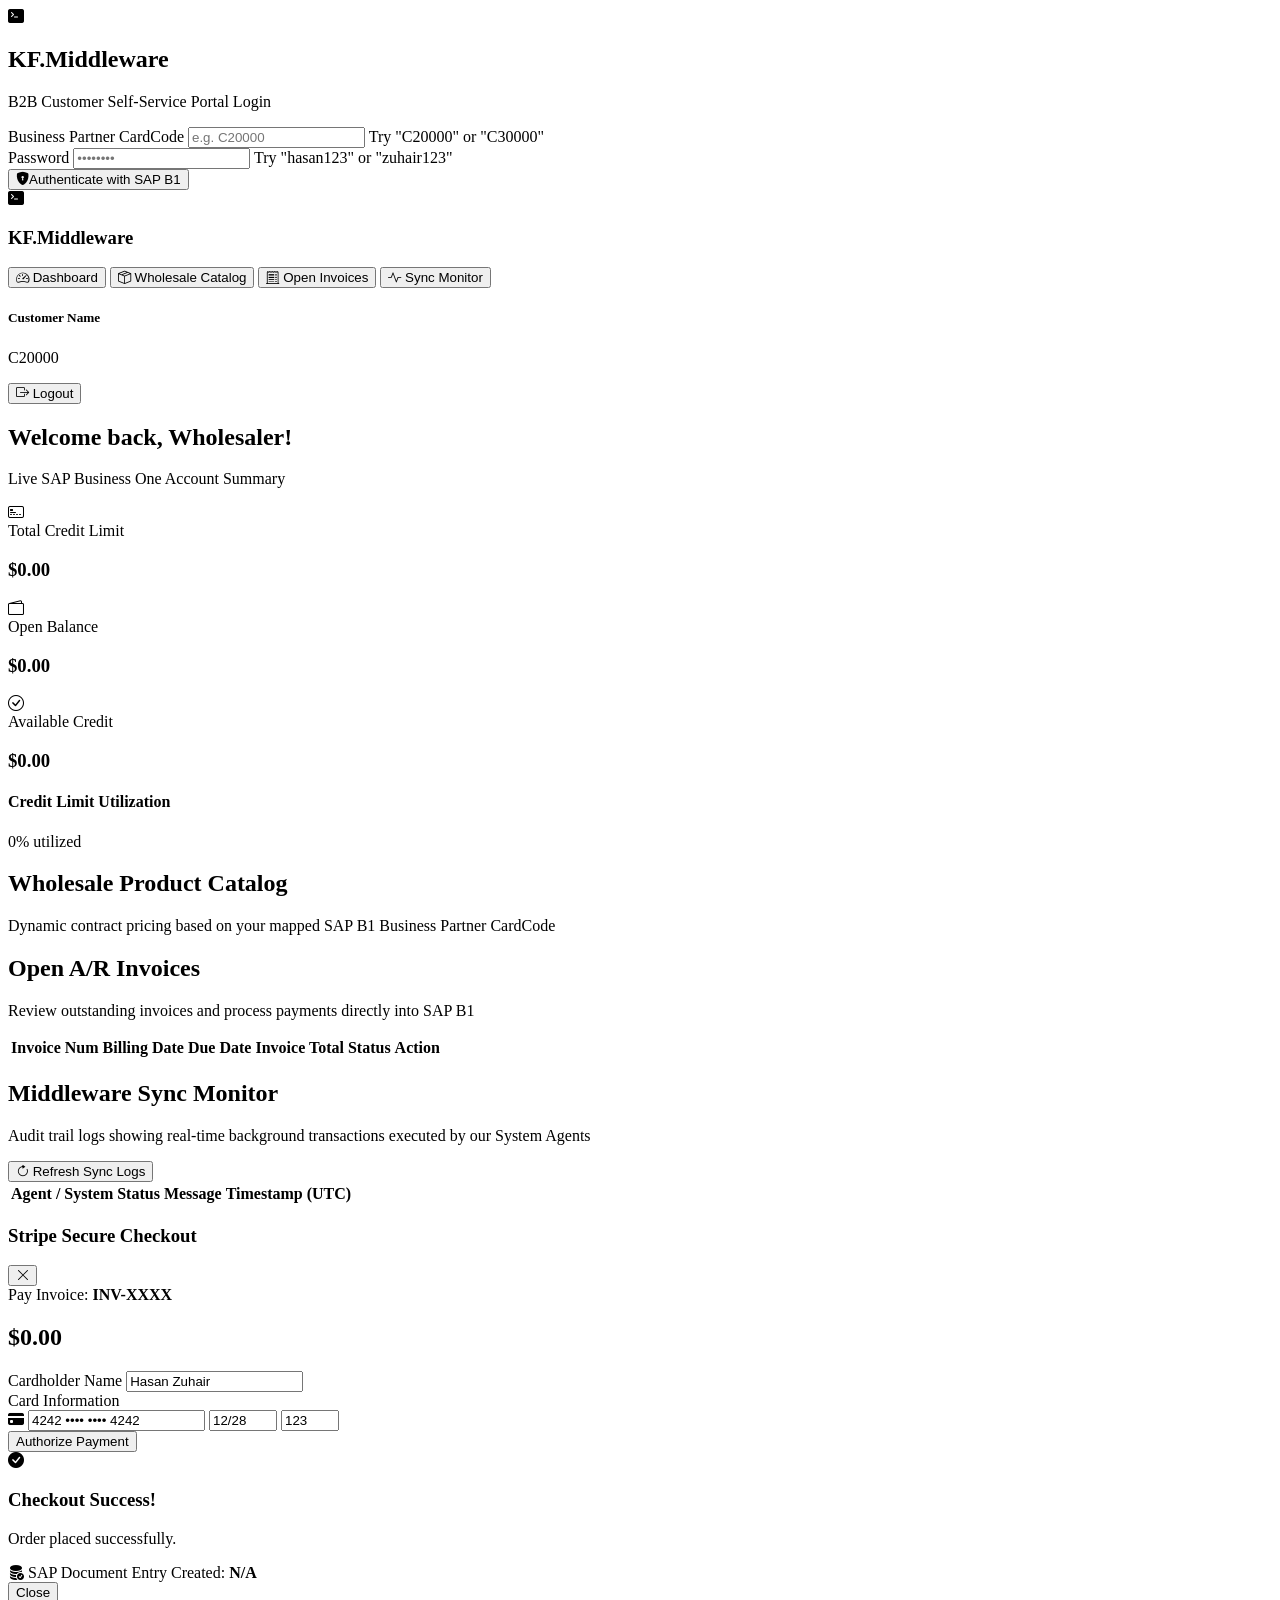
==== b2b-customer-portal/wwwroot/index.html @ 6ebcace1 "B2B Customer Portal - Step 2: Create frontend HTML interface with tab structures and payment modals" ====
<!DOCTYPE html>
<html lang="en" data-theme="dark">
<head>
    <meta charset="UTF-8">
    <meta name="viewport" content="width=device-width, initial-scale=1.0">
    <title>KF.Middleware | B2B Customer Self-Service Portal</title>
    <!-- Google Fonts -->
    <link rel="preconnect" href="https://fonts.googleapis.com">
    <link rel="preconnect" href="https://fonts.gstatic.com" crossorigin>
    <link href="https://fonts.googleapis.com/css2?family=Inter:wght@300;400;500;600;700&family=Outfit:wght@400;500;600;700;800&display=swap" rel="stylesheet">
    <!-- Bootstrap Icons (Using local CDN fallback or direct web link for simplicity) -->
    <link rel="stylesheet" href="https://cdn.jsdelivr.net/npm/bootstrap-icons@1.11.3/font/bootstrap-icons.min.css">
    <!-- Custom Style Sheet -->
    <link rel="stylesheet" href="style.css">
</head>
<body>

    <!-- 1. LOGIN CONTAINER -->
    <div id="loginContainer" class="auth-container">
        <div class="auth-card-glass">
            <div class="auth-header">
                <div class="logo-icon"><i class="bi bi-terminal-fill"></i></div>
                <h2>KF<span class="highlight">.Middleware</span></h2>
                <p>B2B Customer Self-Service Portal Login</p>
            </div>
            
            <form id="loginForm">
                <div class="form-group">
                    <label for="cardCode">Business Partner CardCode</label>
                    <input type="text" id="cardCode" required placeholder="e.g. C20000" autocomplete="username">
                    <span class="field-hint">Try "C20000" or "C30000"</span>
                </div>
                <div class="form-group">
                    <label for="password">Password</label>
                    <input type="password" id="password" required placeholder="••••••••" autocomplete="current-password">
                    <span class="field-hint">Try "hasan123" or "zuhair123"</span>
                </div>
                <button type="submit" class="btn btn-primary w-100">
                    <i class="bi bi-shield-lock-fill me-2"></i>Authenticate with SAP B1
                </button>
            </form>
            <div id="loginError" class="error-msg hide"></div>
        </div>
    </div>

    <!-- 2. MAIN PORTAL CONTAINER (HIDDEN UNTIL LOGIN) -->
    <div id="portalContainer" class="portal-layout hide">
        <!-- Sidebar Navigation -->
        <aside class="portal-sidebar">
            <div class="sidebar-header">
                <span class="logo-icon"><i class="bi bi-terminal-fill"></i></span>
                <h3>KF<span class="highlight">.Middleware</span></h3>
            </div>
            
            <nav class="sidebar-nav">
                <button class="nav-item active" onclick="switchTab('dashboard')">
                    <i class="bi bi-speedometer2"></i> Dashboard
                </button>
                <button class="nav-item" onclick="switchTab('catalog')">
                    <i class="bi bi-box-seam"></i> Wholesale Catalog
                </button>
                <button class="nav-item" onclick="switchTab('invoices')">
                    <i class="bi bi-receipt-cutoff"></i> Open Invoices
                </button>
                <button class="nav-item" onclick="switchTab('monitor')">
                    <i class="bi bi-activity"></i> Sync Monitor
                </button>
            </nav>

            <div class="sidebar-footer">
                <div class="user-info">
                    <h5 id="sidebarUserName">Customer Name</h5>
                    <p id="sidebarUserCode">C20000</p>
                </div>
                <button class="btn-logout" onclick="logout()">
                    <i class="bi bi-box-arrow-right"></i> Logout
                </button>
            </div>
        </aside>

        <!-- Main Content Area -->
        <main class="portal-main">
            
            <!-- A. DASHBOARD VIEW -->
            <section id="tab-dashboard" class="tab-view active">
                <div class="dashboard-header">
                    <h2>Welcome back, <span id="welcomeUserName" class="gradient-text">Wholesaler</span>!</h2>
                    <p>Live SAP Business One Account Summary</p>
                </div>

                <div class="stats-grid">
                    <div class="stat-card">
                        <div class="card-icon blue"><i class="bi bi-credit-card-2-front"></i></div>
                        <div class="card-info">
                            <span>Total Credit Limit</span>
                            <h3 id="statCreditLimit">$0.00</h3>
                        </div>
                    </div>
                    <div class="stat-card">
                        <div class="card-icon red"><i class="bi bi-wallet2"></i></div>
                        <div class="card-info">
                            <span>Open Balance</span>
                            <h3 id="statBalance">$0.00</h3>
                        </div>
                    </div>
                    <div class="stat-card">
                        <div class="card-icon green"><i class="bi bi-check-circle"></i></div>
                        <div class="card-info">
                            <span>Available Credit</span>
                            <h3 id="statAvailable">$0.00</h3>
                        </div>
                    </div>
                </div>

                <!-- Credit Utilization Bar -->
                <div class="utilization-section">
                    <h4>Credit Limit Utilization</h4>
                    <div class="progress-bar-container">
                        <div id="creditProgressBar" class="progress-bar" style="width: 0%"></div>
                    </div>
                    <p id="creditProgressLabel" class="field-hint">0% utilized</p>
                </div>
            </section>

            <!-- B. CATALOG VIEW -->
            <section id="tab-catalog" class="tab-view">
                <div class="view-header">
                    <h2>Wholesale Product Catalog</h2>
                    <p>Dynamic contract pricing based on your mapped SAP B1 Business Partner CardCode</p>
                </div>

                <div class="catalog-grid" id="catalogList">
                    <!-- Products will load dynamically -->
                </div>
            </section>

            <!-- C. INVOICES VIEW -->
            <section id="tab-invoices" class="tab-view">
                <div class="view-header">
                    <h2>Open A/R Invoices</h2>
                    <p>Review outstanding invoices and process payments directly into SAP B1</p>
                </div>

                <div class="invoice-table-container">
                    <table class="portal-table">
                        <thead>
                            <tr>
                                <th>Invoice Num</th>
                                <th>Billing Date</th>
                                <th>Due Date</th>
                                <th>Invoice Total</th>
                                <th>Status</th>
                                <th>Action</th>
                            </tr>
                        </thead>
                        <tbody id="invoiceList">
                            <!-- Invoices will load dynamically -->
                        </tbody>
                    </table>
                </div>
            </section>

            <!-- D. MONITOR VIEW -->
            <section id="tab-monitor" class="tab-view">
                <div class="view-header">
                    <h2>Middleware Sync Monitor</h2>
                    <p>Audit trail logs showing real-time background transactions executed by our System Agents</p>
                </div>

                <div class="monitor-controls">
                    <button class="btn btn-secondary btn-sm" onclick="fetchSyncLogs()">
                        <i class="bi bi-arrow-clockwise"></i> Refresh Sync Logs
                    </button>
                </div>

                <div class="log-table-container">
                    <table class="portal-table">
                        <thead>
                            <tr>
                                <th>Agent / System</th>
                                <th>Status</th>
                                <th>Message</th>
                                <th>Timestamp (UTC)</th>
                            </tr>
                        </thead>
                        <tbody id="logList">
                            <!-- Logs will load dynamically -->
                        </tbody>
                    </table>
                </div>
            </section>

        </main>
    </div>

    <!-- 3. STRIPE SIMULATION MODAL -->
    <div id="paymentModal" class="payment-modal-overlay hide">
        <div class="payment-modal-card">
            <div class="payment-modal-header">
                <h3>Stripe Secure Checkout</h3>
                <button class="btn-close" onclick="closePaymentModal()"><i class="bi bi-x-lg"></i></button>
            </div>
            
            <div class="payment-modal-body">
                <div class="amount-strip">
                    <span>Pay Invoice: <strong id="payInvoiceNum">INV-XXXX</strong></span>
                    <h2 id="payInvoiceTotal">$0.00</h2>
                </div>
                
                <form id="paymentForm">
                    <div class="form-group">
                        <label>Cardholder Name</label>
                        <input type="text" value="Hasan Zuhair" required placeholder="John Doe">
                    </div>
                    <div class="form-group">
                        <label>Card Information</label>
                        <div class="mock-card-input">
                            <i class="bi bi-credit-card-fill"></i>
                            <input type="text" maxlength="19" value="4242 •••• •••• 4242" required placeholder="Card Number">
                            <input type="text" maxlength="5" value="12/28" required placeholder="MM/YY" style="width: 60px;">
                            <input type="text" maxlength="3" value="123" required placeholder="CVC" style="width: 50px;">
                        </div>
                    </div>
                    <button type="submit" class="btn btn-success w-100">
                        <i class="bi bi-shield-check-fill me-2"></i>Authorize Payment
                    </button>
                </form>
            </div>
        </div>
    </div>

    <!-- 4. CHECKOUT SUCCESS MODAL -->
    <div id="successModal" class="success-modal-overlay hide">
        <div class="success-card">
            <div class="success-icon"><i class="bi bi-check-circle-fill"></i></div>
            <h3 id="successModalTitle">Checkout Success!</h3>
            <p id="successModalMsg">Order placed successfully.</p>
            <div class="sap-sync-tag">
                <i class="bi bi-database-fill-check"></i> SAP Document Entry Created: <strong id="successSapDoc">N/A</strong>
            </div>
            <button class="btn btn-primary" onclick="closeSuccessModal()">Close</button>
        </div>
    </div>

    <!-- Scripts -->
    <script src="app.js"></script>
</body>
</html>
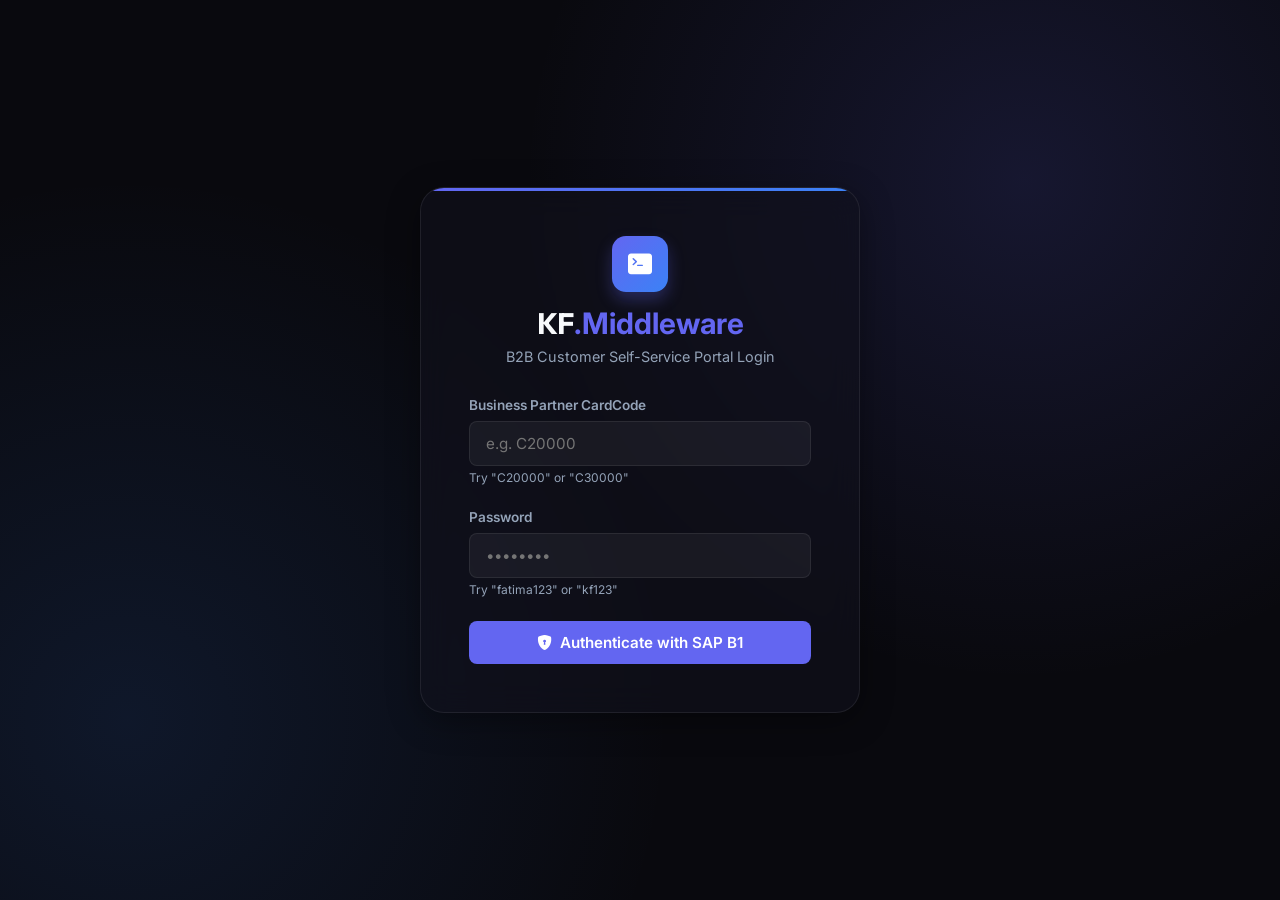
==== commit d25ffd5b: "Update B2B Portal pre-seeded data names and credentials to Fatima Logistics and KF Solutions" ====
--- a/b2b-customer-portal/wwwroot/index.html
+++ b/b2b-customer-portal/wwwroot/index.html
@@ -33,7 +33,7 @@
                 <div class="form-group">
                     <label for="password">Password</label>
                     <input type="password" id="password" required placeholder="••••••••" autocomplete="current-password">
-                    <span class="field-hint">Try "hasan123" or "zuhair123"</span>
+                    <span class="field-hint">Try "fatima123" or "kf123"</span>
                 </div>
                 <button type="submit" class="btn btn-primary w-100">
                     <i class="bi bi-shield-lock-fill me-2"></i>Authenticate with SAP B1
@@ -210,7 +210,7 @@
                 <form id="paymentForm">
                     <div class="form-group">
                         <label>Cardholder Name</label>
-                        <input type="text" value="Hasan Zuhair" required placeholder="John Doe">
+                        <input type="text" value="Kulsoom Fatima" required placeholder="John Doe">
                     </div>
                     <div class="form-group">
                         <label>Card Information</label>
--- a/b2b-customer-portal/wwwroot/style.css
+++ b/b2b-customer-portal/wwwroot/style.css
@@ -0,0 +1,786 @@
+/* =========================================================================
+   B2B CUSTOMER PORTAL STYLE SYSTEM
+   Theme: Premium Dark Glassmorphism
+   ========================================================================= */
+
+:root {
+    --bg-primary: #09090e;
+    --bg-secondary: rgba(18, 18, 29, 0.6);
+    --border-color: rgba(255, 255, 255, 0.08);
+    --text-primary: #f8fafc;
+    --text-secondary: #94a3b8;
+    --accent-primary: #6366f1; /* Indigo */
+    --accent-blue: #3b82f6;
+    --accent-success: #10b981; /* Emerald */
+    --accent-danger: #ef4444;
+    --shadow: 0 8px 32px 0 rgba(0, 0, 0, 0.37);
+    --glass-glow: radial-gradient(120% 120% at 50% -20%, rgba(255, 255, 255, 0.05) 0%, rgba(255, 255, 255, 0) 100%);
+}
+
+* {
+    margin: 0;
+    padding: 0;
+    box-sizing: border-box;
+    font-family: 'Inter', sans-serif;
+}
+
+body {
+    background-color: var(--bg-primary);
+    color: var(--text-primary);
+    min-height: 100vh;
+    display: flex;
+    overflow-x: hidden;
+}
+
+/* Common UI Helpers */
+.hide { display: none !important; }
+.gradient-text {
+    background: linear-gradient(135deg, #a78bfa, var(--accent-primary), #60a5fa);
+    -webkit-background-clip: text;
+    -webkit-text-fill-color: transparent;
+}
+.highlight { color: var(--accent-primary); }
+.field-hint {
+    font-size: 0.75rem;
+    color: var(--text-secondary);
+    margin-top: 4px;
+    display: block;
+}
+.error-msg {
+    color: var(--accent-danger);
+    background: rgba(239, 68, 68, 0.1);
+    border: 1px solid rgba(239, 68, 68, 0.2);
+    padding: 12px;
+    border-radius: 8px;
+    font-size: 0.85rem;
+    margin-top: 16px;
+    text-align: center;
+}
+
+/* Custom Badges */
+.badge-status {
+    padding: 4px 10px;
+    border-radius: 50px;
+    font-size: 0.75rem;
+    font-weight: 700;
+    text-transform: uppercase;
+}
+.badge-status.unpaid { background-color: rgba(239, 68, 68, 0.1); color: var(--accent-danger); }
+.badge-status.paid { background-color: rgba(16, 185, 129, 0.1); color: var(--accent-success); }
+.badge-status.pending { background-color: rgba(245, 158, 11, 0.1); color: #f59e0b; }
+.badge-status.synced { background-color: rgba(16, 185, 129, 0.1); color: var(--accent-success); }
+.badge-status.failed { background-color: rgba(239, 68, 68, 0.1); color: var(--accent-danger); }
+
+/* Buttons */
+.btn {
+    padding: 12px 24px;
+    border-radius: 8px;
+    font-size: 0.95rem;
+    font-weight: 600;
+    cursor: pointer;
+    border: none;
+    transition: all 0.3s ease;
+    display: inline-flex;
+    align-items: center;
+    justify-content: center;
+    gap: 8px;
+}
+.btn-primary {
+    background-color: var(--accent-primary);
+    color: white;
+}
+.btn-primary:hover {
+    background-color: #4f46e5;
+    box-shadow: 0 0 15px rgba(99, 102, 241, 0.4);
+}
+.btn-success {
+    background-color: var(--accent-success);
+    color: white;
+}
+.btn-success:hover {
+    background-color: #059669;
+    box-shadow: 0 0 15px rgba(16, 185, 129, 0.4);
+}
+.btn-secondary {
+    background-color: rgba(255, 255, 255, 0.08);
+    color: var(--text-primary);
+    border: 1px solid var(--border-color);
+}
+.btn-secondary:hover {
+    background-color: rgba(255, 255, 255, 0.15);
+}
+.btn-sm {
+    padding: 8px 16px;
+    font-size: 0.85rem;
+}
+.w-100 { width: 100%; }
+
+/* =========================================================================
+   1. AUTHENTICATION CONTAINER (LOGIN CARD)
+   ========================================================================= */
+
+.auth-container {
+    width: 100vw;
+    height: 100vh;
+    display: flex;
+    align-items: center;
+    justify-content: center;
+    background: radial-gradient(circle at 80% 20%, rgba(99, 102, 241, 0.15), transparent 40%),
+                radial-gradient(circle at 10% 80%, rgba(59, 130, 246, 0.12), transparent 40%);
+}
+
+.auth-card-glass {
+    background: var(--bg-secondary);
+    border: 1px solid var(--border-color);
+    box-shadow: var(--shadow);
+    border-radius: 24px;
+    padding: 48px;
+    width: 100%;
+    max-width: 440px;
+    backdrop-filter: blur(16px);
+    -webkit-backdrop-filter: blur(16px);
+    position: relative;
+    overflow: hidden;
+}
+
+.auth-card-glass::before {
+    content: '';
+    position: absolute;
+    top: 0;
+    left: 0;
+    right: 0;
+    height: 3px;
+    background: linear-gradient(90deg, var(--accent-primary), var(--accent-blue));
+}
+
+.auth-header {
+    text-align: center;
+    margin-bottom: 32px;
+}
+
+.auth-header h2 {
+    font-family: 'Outfit', sans-serif;
+    font-size: 1.85rem;
+    margin: 12px 0 6px;
+}
+
+.auth-header p {
+    color: var(--text-secondary);
+    font-size: 0.9rem;
+}
+
+.logo-icon {
+    width: 56px;
+    height: 56px;
+    border-radius: 14px;
+    background: linear-gradient(135deg, var(--accent-primary), var(--accent-blue));
+    color: white;
+    font-size: 1.5rem;
+    display: flex;
+    align-items: center;
+    justify-content: center;
+    margin: 0 auto;
+    box-shadow: 0 8px 16px rgba(99, 102, 241, 0.3);
+}
+
+.form-group {
+    margin-bottom: 24px;
+    text-align: left;
+}
+
+.form-group label {
+    display: block;
+    font-size: 0.85rem;
+    font-weight: 600;
+    color: var(--text-secondary);
+    margin-bottom: 8px;
+}
+
+.form-group input, .form-group select {
+    width: 100%;
+    background: rgba(255, 255, 255, 0.05);
+    border: 1px solid var(--border-color);
+    border-radius: 8px;
+    padding: 12px 16px;
+    color: white;
+    font-size: 0.95rem;
+    transition: all 0.3s ease;
+}
+
+.form-group input:focus, .form-group select:focus {
+    outline: none;
+    border-color: var(--accent-primary);
+    box-shadow: 0 0 10px rgba(99, 102, 241, 0.2);
+}
+
+/* =========================================================================
+   2. MAIN PORTAL LAYOUT
+   ========================================================================= */
+
+.portal-layout {
+    display: flex;
+    width: 100vw;
+    height: 100vh;
+}
+
+/* Sidebar Navigation */
+.portal-sidebar {
+    width: 280px;
+    background-color: #0b0b13;
+    border-right: 1px solid var(--border-color);
+    display: flex;
+    flex-direction: column;
+    padding: 32px 24px;
+    flex-shrink: 0;
+}
+
+.sidebar-header {
+    display: flex;
+    align-items: center;
+    gap: 12px;
+    margin-bottom: 48px;
+}
+
+.sidebar-header h3 {
+    font-family: 'Outfit', sans-serif;
+    font-size: 1.25rem;
+}
+
+.sidebar-header .logo-icon {
+    width: 36px;
+    height: 36px;
+    font-size: 1rem;
+    border-radius: 8px;
+    margin: 0;
+}
+
+.sidebar-nav {
+    display: flex;
+    flex-direction: column;
+    gap: 10px;
+    flex-grow: 1;
+}
+
+.nav-item {
+    background: none;
+    border: none;
+    color: var(--text-secondary);
+    padding: 14px 18px;
+    border-radius: 10px;
+    text-align: left;
+    font-size: 0.95rem;
+    font-weight: 500;
+    cursor: pointer;
+    display: flex;
+    align-items: center;
+    gap: 14px;
+    transition: all 0.3s ease;
+}
+
+.nav-item:hover {
+    color: white;
+    background: rgba(255, 255, 255, 0.04);
+}
+
+.nav-item.active {
+    color: white;
+    background: rgba(99, 102, 241, 0.1);
+    border: 1px solid rgba(99, 102, 241, 0.2);
+}
+
+.sidebar-footer {
+    border-top: 1px solid var(--border-color);
+    padding-top: 24px;
+    display: flex;
+    flex-direction: column;
+    gap: 16px;
+}
+
+.user-info h5 {
+    font-size: 0.95rem;
+    color: white;
+    white-space: nowrap;
+    overflow: hidden;
+    text-overflow: ellipsis;
+}
+
+.user-info p {
+    font-size: 0.8rem;
+    color: var(--text-secondary);
+}
+
+.btn-logout {
+    background: none;
+    border: none;
+    color: var(--text-secondary);
+    font-size: 0.9rem;
+    font-weight: 600;
+    cursor: pointer;
+    display: flex;
+    align-items: center;
+    gap: 8px;
+    transition: color 0.3s ease;
+    text-align: left;
+    width: fit-content;
+}
+
+.btn-logout:hover {
+    color: var(--accent-danger);
+}
+
+/* Main Content Panel */
+.portal-main {
+    flex-grow: 1;
+    padding: 48px;
+    overflow-y: auto;
+    background: radial-gradient(circle at 90% 10%, rgba(99, 102, 241, 0.05), transparent 30%);
+}
+
+.tab-view {
+    display: none;
+}
+
+.tab-view.active {
+    display: block;
+    animation: fadeIn 0.4s ease;
+}
+
+.view-header {
+    margin-bottom: 40px;
+}
+
+.view-header h2 {
+    font-size: 2rem;
+    margin-bottom: 8px;
+}
+
+.view-header p {
+    color: var(--text-secondary);
+    font-size: 0.95rem;
+}
+
+/* =========================================================================
+   A. DASHBOARD TAB
+   ========================================================================= */
+
+.dashboard-header {
+    margin-bottom: 40px;
+}
+
+.dashboard-header h2 {
+    font-size: 2.25rem;
+    margin-bottom: 8px;
+}
+
+.dashboard-header p {
+    color: var(--text-secondary);
+}
+
+.stats-grid {
+    display: grid;
+    grid-template-columns: repeat(3, 1fr);
+    gap: 24px;
+    margin-bottom: 40px;
+}
+
+.stat-card {
+    background: var(--bg-secondary);
+    border: 1px solid var(--border-color);
+    border-radius: 16px;
+    padding: 24px;
+    display: flex;
+    align-items: center;
+    gap: 20px;
+    box-shadow: var(--shadow);
+}
+
+.card-icon {
+    width: 56px;
+    height: 56px;
+    border-radius: 12px;
+    display: flex;
+    align-items: center;
+    justify-content: center;
+    font-size: 1.5rem;
+}
+
+.card-icon.blue { background-color: rgba(59, 130, 246, 0.1); color: var(--accent-blue); }
+.card-icon.red { background-color: rgba(239, 68, 68, 0.1); color: var(--accent-danger); }
+.card-icon.green { background-color: rgba(16, 185, 129, 0.1); color: var(--accent-success); }
+
+.card-info span {
+    font-size: 0.85rem;
+    color: var(--text-secondary);
+    font-weight: 500;
+}
+
+.card-info h3 {
+    font-size: 1.5rem;
+    margin-top: 4px;
+    font-family: 'Outfit', sans-serif;
+}
+
+/* Credit Utilization Progress Bar */
+.utilization-section {
+    background: var(--bg-secondary);
+    border: 1px solid var(--border-color);
+    border-radius: 16px;
+    padding: 32px;
+    box-shadow: var(--shadow);
+}
+
+.utilization-section h4 {
+    margin-bottom: 16px;
+    font-size: 1.05rem;
+}
+
+.progress-bar-container {
+    width: 100%;
+    height: 12px;
+    background: rgba(255, 255, 255, 0.05);
+    border-radius: 50px;
+    overflow: hidden;
+    margin-bottom: 8px;
+    border: 1px solid var(--border-color);
+}
+
+.progress-bar {
+    height: 100%;
+    background: linear-gradient(90deg, var(--accent-blue), var(--accent-primary));
+    border-radius: 50px;
+    transition: width 0.8s ease-out;
+}
+
+/* =========================================================================
+   B. CATALOG TAB (PRODUCT CARDS)
+   ========================================================================= */
+
+.catalog-grid {
+    display: grid;
+    grid-template-columns: repeat(auto-fill, minmax(280px, 1fr));
+    gap: 24px;
+}
+
+.product-card {
+    background: var(--bg-secondary);
+    border: 1px solid var(--border-color);
+    border-radius: 16px;
+    padding: 24px;
+    display: flex;
+    flex-direction: column;
+    gap: 16px;
+    box-shadow: var(--shadow);
+    transition: transform 0.3s ease, border-color 0.3s ease;
+}
+
+.product-card:hover {
+    transform: translateY(-4px);
+    border-color: rgba(99, 102, 241, 0.3);
+}
+
+.prod-badge {
+    align-self: flex-start;
+    background-color: rgba(255, 255, 255, 0.05);
+    border: 1px solid var(--border-color);
+    padding: 4px 8px;
+    border-radius: 4px;
+    font-size: 0.75rem;
+    font-family: monospace;
+    color: var(--text-secondary);
+}
+
+.product-card h4 {
+    font-size: 1.15rem;
+    line-height: 1.4;
+    height: 52px;
+    overflow: hidden;
+}
+
+.price-strip {
+    display: flex;
+    flex-direction: column;
+    gap: 4px;
+    border-top: 1px solid var(--border-color);
+    border-bottom: 1px solid var(--border-color);
+    padding: 12px 0;
+}
+
+.base-price {
+    font-size: 0.8rem;
+    text-decoration: line-through;
+    color: var(--text-secondary);
+}
+
+.contract-price {
+    font-size: 1.35rem;
+    font-weight: 700;
+    color: var(--accent-success);
+    font-family: 'Outfit', sans-serif;
+}
+
+.contract-price span {
+    font-size: 0.8rem;
+    font-weight: 500;
+    color: var(--text-secondary);
+    margin-left: 4px;
+}
+
+.stock-status {
+    font-size: 0.85rem;
+    display: flex;
+    align-items: center;
+    gap: 6px;
+}
+
+.stock-status.in-stock { color: var(--accent-success); }
+.stock-status.low-stock { color: #f59e0b; }
+
+.cart-controls {
+    display: flex;
+    gap: 8px;
+    align-items: center;
+    margin-top: auto;
+}
+
+.qty-input {
+    width: 60px;
+    background: rgba(255, 255, 255, 0.05);
+    border: 1px solid var(--border-color);
+    border-radius: 6px;
+    padding: 8px;
+    color: white;
+    text-align: center;
+    font-weight: 600;
+}
+
+/* =========================================================================
+   C. INVOICES & DATA TABLES
+   ========================================================================= */
+
+.invoice-table-container, .log-table-container {
+    background: var(--bg-secondary);
+    border: 1px solid var(--border-color);
+    border-radius: 16px;
+    overflow: hidden;
+    box-shadow: var(--shadow);
+}
+
+.portal-table {
+    width: 100%;
+    border-collapse: collapse;
+    text-align: left;
+}
+
+.portal-table th {
+    background-color: rgba(255, 255, 255, 0.02);
+    border-bottom: 1px solid var(--border-color);
+    padding: 18px 24px;
+    font-size: 0.85rem;
+    font-weight: 700;
+    color: var(--text-secondary);
+    text-transform: uppercase;
+}
+
+.portal-table td {
+    padding: 18px 24px;
+    border-bottom: 1px solid var(--border-color);
+    font-size: 0.95rem;
+}
+
+.portal-table tbody tr:last-child td {
+    border-bottom: none;
+}
+
+.portal-table tbody tr:hover {
+    background-color: rgba(255, 255, 255, 0.01);
+}
+
+.btn-table-action {
+    background: var(--accent-blue);
+    color: white;
+    border: none;
+    padding: 6px 14px;
+    border-radius: 6px;
+    font-size: 0.8rem;
+    font-weight: 600;
+    cursor: pointer;
+    transition: all 0.3s ease;
+}
+
+.btn-table-action:hover {
+    background-color: #2563eb;
+    box-shadow: 0 0 10px rgba(59, 130, 246, 0.3);
+}
+
+.btn-table-action:disabled {
+    background-color: rgba(255, 255, 255, 0.05);
+    color: var(--text-secondary);
+    cursor: not-allowed;
+    box-shadow: none;
+}
+
+/* =========================================================================
+   D. SYNC MONITOR TAB
+   ========================================================================= */
+
+.monitor-controls {
+    margin-bottom: 24px;
+}
+
+/* =========================================================================
+   3. STRIPE SIMULATION MODAL
+   ========================================================================= */
+
+.payment-modal-overlay, .success-modal-overlay {
+    position: fixed;
+    top: 0;
+    left: 0;
+    right: 0;
+    bottom: 0;
+    background: rgba(9, 9, 14, 0.8);
+    backdrop-filter: blur(8px);
+    display: flex;
+    align-items: center;
+    justify-content: center;
+    z-index: 1000;
+    animation: fadeIn 0.3s ease;
+}
+
+.payment-modal-card {
+    background: #12121a;
+    border: 1px solid var(--border-color);
+    border-radius: 20px;
+    width: 100%;
+    max-width: 460px;
+    box-shadow: var(--shadow);
+    overflow: hidden;
+}
+
+.payment-modal-header {
+    display: flex;
+    justify-content: space-between;
+    align-items: center;
+    padding: 24px;
+    border-bottom: 1px solid var(--border-color);
+}
+
+.btn-close {
+    background: none;
+    border: none;
+    color: var(--text-secondary);
+    font-size: 1.25rem;
+    cursor: pointer;
+    transition: color 0.3s ease;
+}
+
+.btn-close:hover { color: white; }
+
+.payment-modal-body {
+    padding: 24px;
+}
+
+.amount-strip {
+    background-color: rgba(255, 255, 255, 0.02);
+    border: 1px solid var(--border-color);
+    border-radius: 10px;
+    padding: 16px;
+    text-align: center;
+    margin-bottom: 24px;
+}
+
+.amount-strip span {
+    font-size: 0.85rem;
+    color: var(--text-secondary);
+}
+
+.amount-strip h2 {
+    font-size: 2rem;
+    margin-top: 4px;
+    color: var(--accent-success);
+    font-family: 'Outfit', sans-serif;
+}
+
+/* Stripe mock card field */
+.mock-card-input {
+    display: flex;
+    align-items: center;
+    gap: 8px;
+    background: rgba(255, 255, 255, 0.05);
+    border: 1px solid var(--border-color);
+    border-radius: 8px;
+    padding: 12px 16px;
+}
+
+.mock-card-input i {
+    color: var(--text-secondary);
+}
+
+.mock-card-input input {
+    background: none;
+    border: none;
+    color: white;
+    font-size: 0.95rem;
+    outline: none;
+    width: 100%;
+}
+
+/* =========================================================================
+   4. SUCCESS POPUP MODAL
+   ========================================================================= */
+
+.success-card {
+    background: #12121a;
+    border: 1px solid var(--border-color);
+    border-radius: 20px;
+    padding: 40px;
+    text-align: center;
+    width: 100%;
+    max-width: 400px;
+    box-shadow: var(--shadow);
+    display: flex;
+    flex-direction: column;
+    align-items: center;
+    gap: 20px;
+}
+
+.success-icon {
+    font-size: 4rem;
+    color: var(--accent-success);
+    line-height: 1;
+}
+
+.success-card h3 {
+    font-size: 1.5rem;
+    font-family: 'Outfit', sans-serif;
+}
+
+.success-card p {
+    color: var(--text-secondary);
+    font-size: 0.95rem;
+}
+
+.sap-sync-tag {
+    background-color: rgba(99, 102, 241, 0.1);
+    border: 1px solid rgba(99, 102, 241, 0.2);
+    color: #a5b4fc;
+    padding: 10px 16px;
+    border-radius: 8px;
+    font-size: 0.85rem;
+    display: inline-flex;
+    align-items: center;
+    gap: 8px;
+}
+
+/* =========================================================================
+   KEYFRAMES ANIMATION
+   ========================================================================= */
+
+@keyframes fadeIn {
+    from { opacity: 0; transform: scale(0.97); }
+    to { opacity: 1; transform: scale(1); }
+}
+
+@keyframes slideIn {
+    from { transform: translateY(20px); opacity: 0; }
+    to { transform: translateY(0); opacity: 1; }
+}
